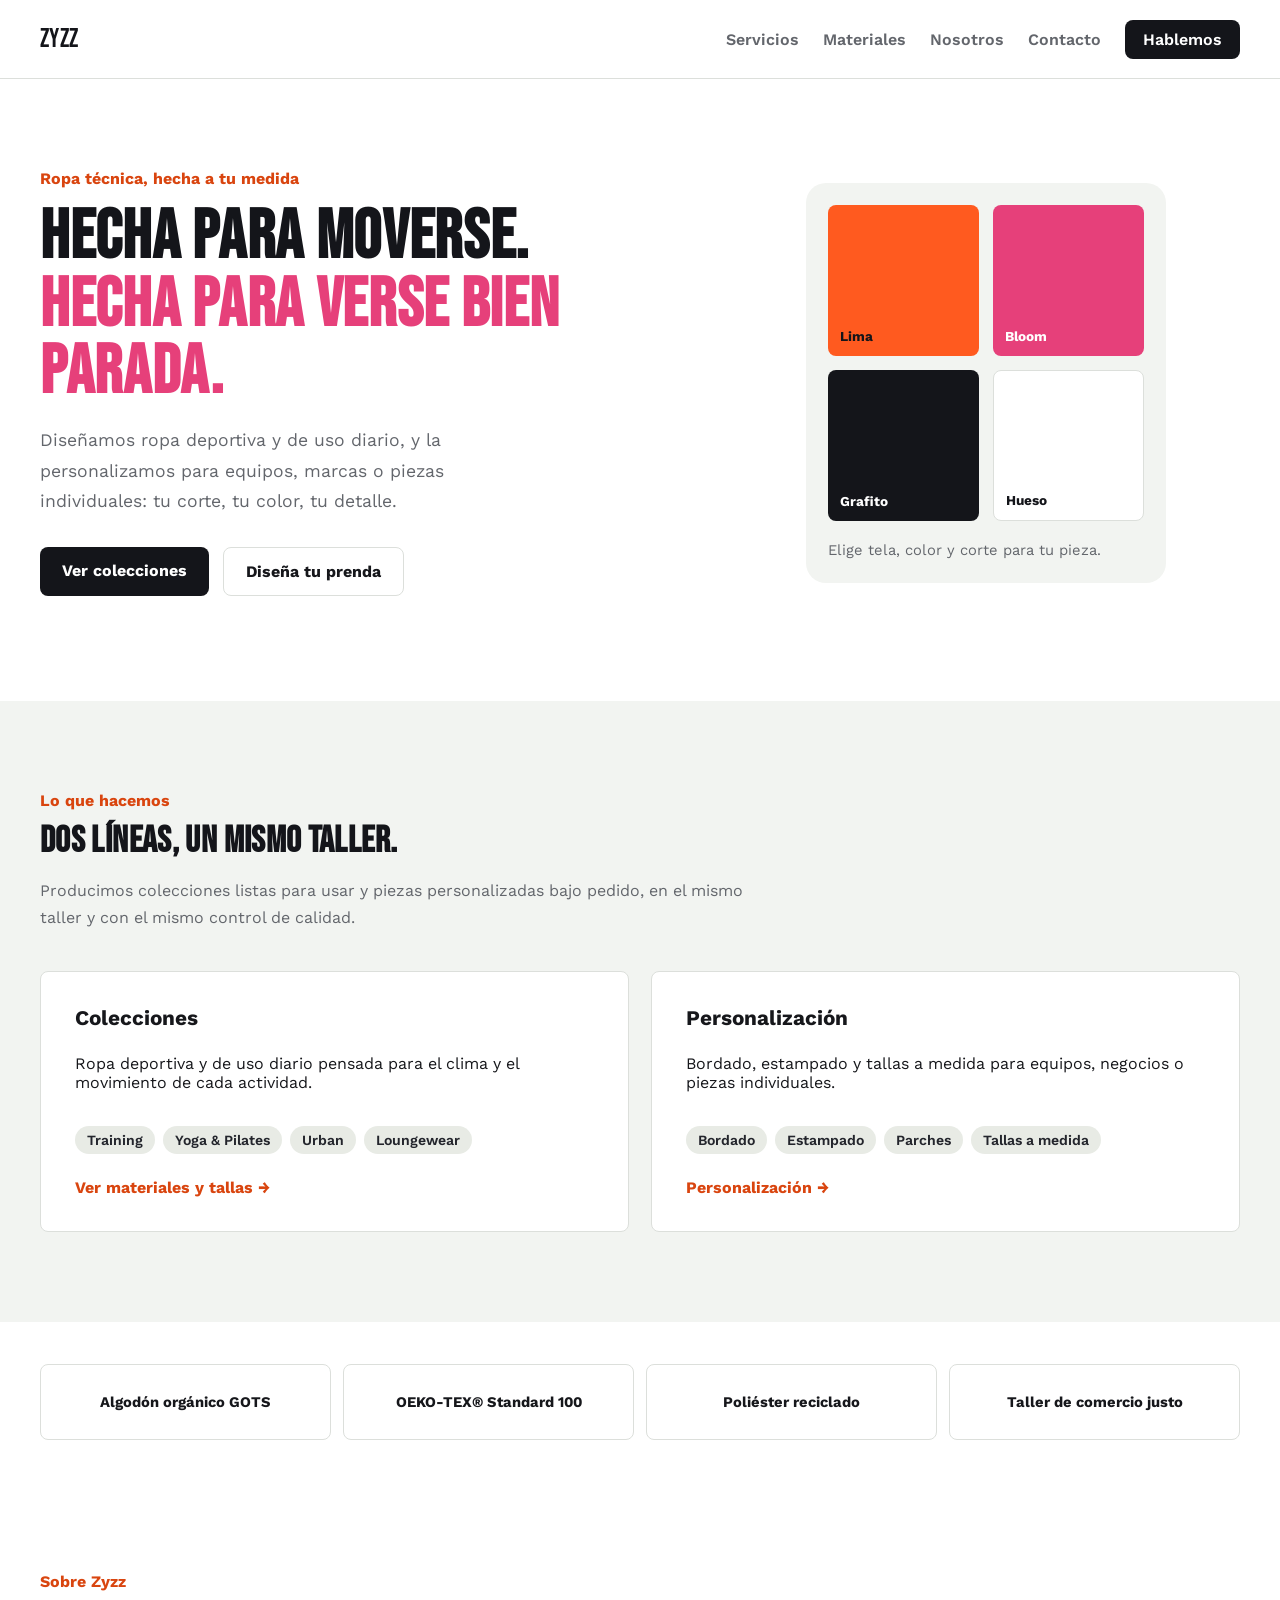
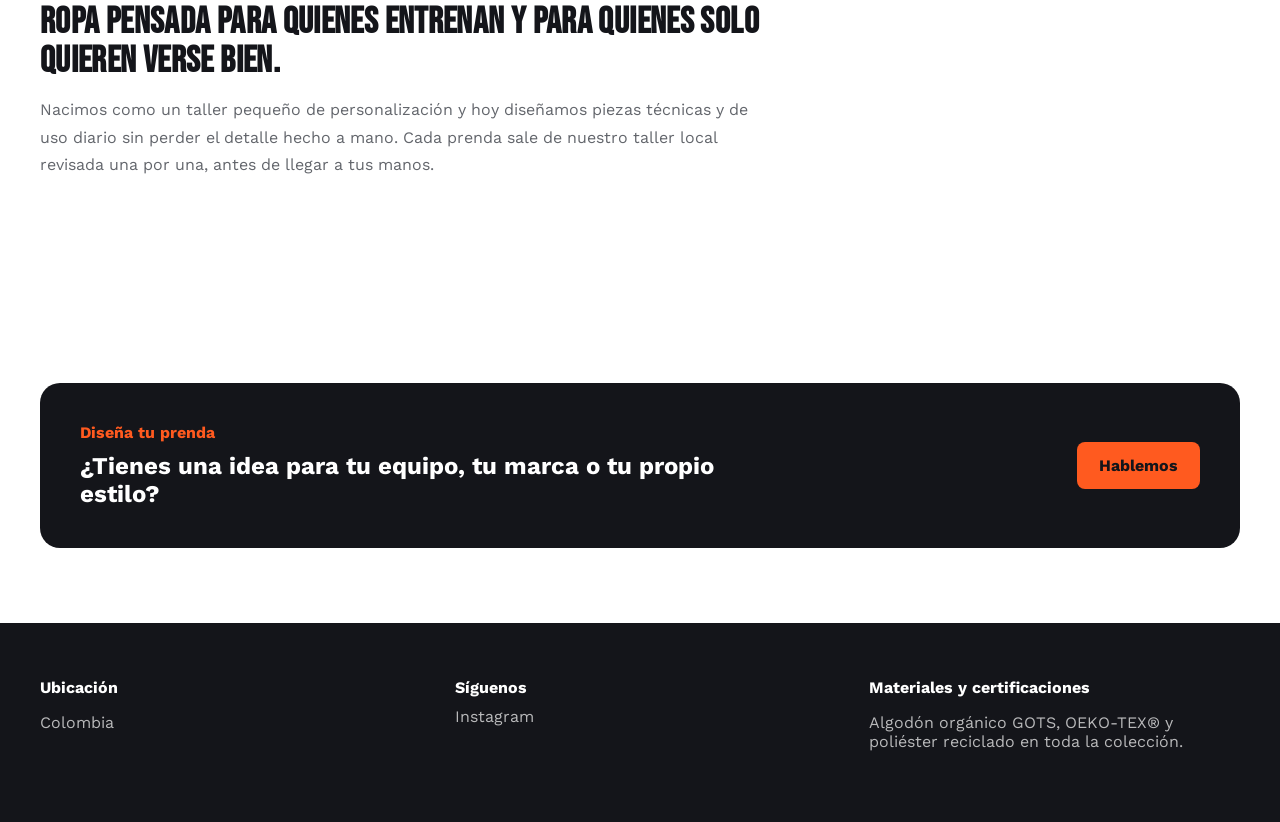
==== taller3-Zyzz/index.html @ fbab6c46 "Taller 3: sitio Zyzz (ropa deportiva y personalización)" ====
<!doctype html>
<html lang="es">
<head>
    <meta charset="utf-8">
    <meta name="viewport" content="width=device-width, initial-scale=1">
    <meta name="description" content="Zyzz — ropa deportiva y de uso diario, con personalización a la medida: bordado, estampado y tallas a medida.">
    <title>Inicio | Zyzz</title>
    <link rel="preconnect" href="https://fonts.googleapis.com">
    <link rel="preconnect" href="https://fonts.gstatic.com" crossorigin>
    <link href="https://fonts.googleapis.com/css2?family=Bebas+Neue&family=Work+Sans:wght@400;500;600;700;800&display=swap" rel="stylesheet">
    <link rel="stylesheet" href="styles.css">
</head>
<body>

<header class="header">
    <div class="container header-container">
        <a class="brand" href="index.html">
            <span class="brand-name">Zyzz</span>
        </a>

        <nav class="nav" aria-label="Navegación principal">
            <a href="#servicios">Servicios</a>
            <a href="#materiales">Materiales</a>
            <a href="#nosotros">Nosotros</a>
            <a href="#contacto">Contacto</a>
            <a class="nav-cta" href="#contacto">Hablemos</a>
        </nav>
    </div>
</header>

<main>
<section class="hero">
    <div class="container hero-grid">
        <div class="hero-copy">
            <span class="eyebrow">Ropa técnica, hecha a tu medida</span>
            <h1>Hecha para moverse. <span>Hecha para verse bien parada.</span></h1>
            <p class="hero-description">
                Diseñamos ropa deportiva y de uso diario, y la personalizamos para
                equipos, marcas o piezas individuales: tu corte, tu color, tu detalle.
            </p>
            <div class="hero-actions">
                <a class="primary-action" href="#servicios">Ver colecciones</a>
                <a class="secondary-action" href="personalizacion.html">Diseña tu prenda</a>
            </div>
        </div>
        <div class="hero-visual">
            <div class="swatch-board" aria-hidden="true">
                <div class="swatch swatch-signal"><span>Lima</span></div>
                <div class="swatch swatch-bloom"><span>Bloom</span></div>
                <div class="swatch swatch-ink"><span>Grafito</span></div>
                <div class="swatch swatch-paper"><span>Hueso</span></div>
                <div class="swatch-note">Elige tela, color y corte para tu pieza.</div>
            </div>
        </div>
    </div>
</section>

<section class="services" id="servicios">
    <div class="container">
        <header class="section-heading">
            <span class="section-label">Lo que hacemos</span>
            <h2>Dos líneas, un mismo taller.</h2>
            <p>Producimos colecciones listas para usar y piezas personalizadas bajo pedido, en el mismo taller y con el mismo control de calidad.</p>
        </header>

        <div class="services-grid">
            <article class="service-card">
                <h3>Colecciones</h3>
                <p>Ropa deportiva y de uso diario pensada para el clima y el movimiento de cada actividad.</p>
                <div class="tag-list">
                    <span>Training</span><span>Yoga &amp; Pilates</span>
                    <span>Urban</span><span>Loungewear</span>
                </div>
                <div class="card-links">
                    <a href="#materiales">Ver materiales y tallas →</a>
                </div>
            </article>

            <article class="service-card">
                <h3>Personalización</h3>
                <p>Bordado, estampado y tallas a medida para equipos, negocios o piezas individuales.</p>
                <div class="tag-list">
                    <span>Bordado</span><span>Estampado</span>
                    <span>Parches</span><span>Tallas a medida</span>
                </div>
                <div class="card-links">
                    <a href="personalizacion.html">Personalización →</a>
                </div>
            </article>
        </div>
    </div>
</section>

<section class="standards" id="materiales">
    <div class="container standards-grid">
        <div class="standard">Algodón orgánico GOTS</div>
        <div class="standard">OEKO-TEX® Standard 100</div>
        <div class="standard">Poliéster reciclado</div>
        <div class="standard">Taller de comercio justo</div>
    </div>
</section>

<section class="about" id="nosotros">
    <div class="container">
        <header class="section-heading">
            <span class="section-label">Sobre Zyzz</span>
            <h2>Ropa pensada para quienes entrenan y para quienes solo quieren verse bien.</h2>
            <p>Nacimos como un taller pequeño de personalización y hoy diseñamos piezas técnicas y de uso diario sin perder el detalle hecho a mano. Cada prenda sale de nuestro taller local revisada una por una, antes de llegar a tus manos.</p>
        </header>
    </div>
</section>

<section class="cta">
    <div class="container">
        <div class="cta-box">
            <div>
                <span class="section-label">Diseña tu prenda</span>
                <h2>¿Tienes una idea para tu equipo, tu marca o tu propio estilo?</h2>
            </div>
            <a class="cta-button" href="#contacto">Hablemos</a>
        </div>
    </div>
</section>
</main>

<footer class="footer" id="contacto">
    <div class="container footer-grid">
        <section><h3>Ubicación</h3><p>Colombia</p></section>
        <section>
            <h3>Síguenos</h3>
            <a href="https://www.instagram.com/" target="_blank" rel="noopener noreferrer">Instagram</a>
        </section>
        <section>
            <h3>Materiales y certificaciones</h3>
            <p>Algodón orgánico GOTS, OEKO-TEX® y poliéster reciclado en toda la colección.</p>
        </section>
    </div>
</footer>

</body>
</html>
---- taller3-Zyzz/styles.css ----
:root {
    --ink: #14151a;
    --ink-soft: #23252c;
    --paper: #f2f4f1;
    --paper-alt: #e8ebe5;
    --signal: #ff5a1f;
    --signal-dark: #d9450f;
    --bloom: #e6407a;
    --text: #16171b;
    --muted: #63666c;
    --border: #dcdfdb;
    --radius: 8px;
    --container: 1200px;
    --shadow: 0 24px 50px rgba(20, 21, 26, .12);
}

* { box-sizing: border-box; }
html { scroll-behavior: smooth; }
body {
    margin: 0;
    font-family: "Work Sans", system-ui, -apple-system, "Segoe UI", sans-serif;
    color: var(--text);
    background: #fff;
}
a { color: inherit; text-decoration: none; }
h1, h2, .brand-name, .service-visual-number {
    font-family: "Bebas Neue", "Work Sans", sans-serif;
    letter-spacing: .01em;
}
.container {
    width: min(calc(100% - 48px), var(--container));
    margin-inline: auto;
}

/* Header */
.header {
    position: sticky;
    top: 0;
    z-index: 1000;
    background: rgba(255, 255, 255, .96);
    border-bottom: 1px solid var(--border);
    backdrop-filter: blur(14px);
}
.header-container {
    min-height: 78px;
    display: flex;
    align-items: center;
    justify-content: space-between;
    gap: 28px;
}
.brand-name { font-size: 1.6rem; color: var(--ink); }
.nav { display: flex; align-items: center; gap: 24px; }
.nav a { color: var(--muted); font-weight: 600; }
.nav a:hover { color: var(--signal-dark); }
.nav-cta {
    padding: 10px 18px;
    border-radius: var(--radius);
    background: var(--ink);
    color: #fff !important;
}
.nav-cta:hover { background: var(--signal-dark); }

/* Hero */
.hero { padding: 90px 0 105px; overflow: hidden; }
.hero-grid {
    display: grid;
    grid-template-columns: minmax(0, 1.1fr) minmax(340px, .9fr);
    align-items: center;
    gap: 70px;
}
.eyebrow { color: var(--signal-dark); font-weight: 700; }
.hero h1 {
    margin: 16px 0 0;
    color: var(--ink);
    font-size: clamp(3rem, 5.4vw, 5.2rem);
    line-height: .98;
    text-transform: uppercase;
}
.hero h1 span { color: var(--bloom); }
.hero-description { color: var(--muted); font-size: 1.1rem; line-height: 1.75; max-width: 46ch; }
.hero-actions { display: flex; flex-wrap: wrap; gap: 14px; margin-top: 30px; }
.primary-action, .secondary-action, .cta-button {
    padding: 14px 22px;
    border-radius: var(--radius);
    font-weight: 700;
}
.primary-action { background: var(--ink); color: #fff; }
.primary-action:hover { background: var(--signal-dark); }
.secondary-action { border: 1px solid var(--border); }
.secondary-action:hover { border-color: var(--ink); }

/* Hero visual: swatch board */
.hero-visual { display: flex; justify-content: center; }
.swatch-board {
    width: 100%;
    max-width: 360px;
    display: grid;
    grid-template-columns: 1fr 1fr;
    gap: 14px;
    padding: 22px;
    background: var(--paper);
    border-radius: 20px;
}
.swatch {
    aspect-ratio: 1;
    border-radius: var(--radius);
    display: flex;
    align-items: flex-end;
    padding: 12px;
    font-weight: 700;
    font-size: .85rem;
}
.swatch-signal { background: var(--signal); color: var(--ink); }
.swatch-bloom { background: var(--bloom); color: #fff; }
.swatch-ink { background: var(--ink); color: #fff; }
.swatch-paper { background: #fff; color: var(--ink); border: 1px solid var(--border); }
.swatch-note { grid-column: 1 / -1; color: var(--muted); font-size: .92rem; line-height: 1.5; padding-top: 4px; }

/* Services */
.services { padding: 90px 0; background: var(--paper); }
.section-heading { max-width: 720px; margin-bottom: 40px; }
.section-label { color: var(--signal-dark); font-weight: 700; }
.section-heading h2 { color: var(--ink); font-size: 2.3rem; margin: 12px 0; text-transform: uppercase; line-height: 1.05; }
.section-heading p { color: var(--muted); line-height: 1.7; }
.services-grid { display: grid; grid-template-columns: repeat(2, minmax(0, 1fr)); gap: 22px; }
.service-card {
    display: flex;
    flex-direction: column;
    padding: 34px;
    border: 1px solid var(--border);
    border-radius: var(--radius);
    background: #fff;
    transition: .2s;
}
.service-card:hover { transform: translateY(-4px); box-shadow: var(--shadow); }
.service-card h3 { font-size: 1.3rem; margin: 0 0 8px; }
.tag-list { display: flex; flex-wrap: wrap; gap: 8px; margin-top: 18px; }
.tag-list span { padding: 6px 12px; background: var(--paper-alt); border-radius: 999px; color: var(--ink-soft); font-size: .88rem; font-weight: 600; }
.card-links { margin-top: auto; padding-top: 24px; }
.card-links a { font-weight: 700; color: var(--signal-dark); }

/* Materials strip */
.standards { padding: 42px 0; }
.standards-grid { display: grid; grid-template-columns: repeat(4, 1fr); gap: 12px; }
.standard { min-height: 76px; display: flex; align-items: center; justify-content: center; text-align: center; padding: 10px; border: 1px solid var(--border); border-radius: var(--radius); font-weight: 700; font-size: .92rem; }

/* About */
.about { padding: 90px 0; }

/* CTA */
.cta { padding: 75px 0; }
.cta-box {
    display: flex; align-items: center; justify-content: space-between; gap: 36px;
    padding: 40px; border-radius: 20px; background: var(--ink); color: #fff;
}
.cta-box .section-label { color: var(--signal); }
.cta-box h2 { margin: 10px 0 0; max-width: 700px; text-transform: none; font-family: "Work Sans", sans-serif; font-weight: 700; font-size: 1.5rem; letter-spacing: normal; }
.cta-button { background: var(--signal); color: var(--ink); white-space: nowrap; }
.cta-button:hover { background: #fff; }

/* Footer */
.footer { padding: 55px 0; background: var(--ink); color: #fff; }
.footer-grid { display: grid; grid-template-columns: repeat(3, 1fr); gap: 44px; }
.footer h3 { font-size: 1rem; margin: 0 0 10px; }
.footer p, .footer a { color: rgba(255,255,255,.7); }
.footer a:hover { color: #fff; }

/* Service inner pages */
.service-hero { padding: 85px 0; background: var(--paper); }
.service-hero-grid { display: grid; grid-template-columns: 1.1fr .9fr; gap: 60px; align-items: center; }
.service-category { color: var(--signal-dark); font-weight: 700; }
.service-hero h1 { margin: 10px 0; color: var(--ink); font-size: 3.6rem; text-transform: uppercase; }
.service-hero h2 { color: var(--text); font-size: 1.4rem; font-family: "Work Sans", sans-serif; font-weight: 700; letter-spacing: normal; }
.service-hero p { color: var(--muted); line-height: 1.75; max-width: 48ch; }
.service-visual {
    min-height: 260px;
    display: flex; flex-direction: column; align-items: center; justify-content: center; gap: 10px;
    border-radius: 20px; background: var(--ink); color: #fff; text-align: center; padding: 20px;
}
.service-visual-number { font-size: 5.5rem; line-height: 1; color: var(--signal); }
.service-visual-label { color: rgba(255,255,255,.75); font-size: .92rem; max-width: 22ch; }

.service-section { padding: 80px 0; }
.service-section-soft { background: var(--paper); }
.feature-grid { display: grid; grid-template-columns: repeat(3, minmax(0,1fr)); gap: 18px; }
.feature-card { padding: 26px; border: 1px solid var(--border); border-radius: var(--radius); background: #fff; }
.feature-card h3 { margin: 0 0 8px; font-size: 1.1rem; }
.feature-card p { color: var(--muted); line-height: 1.6; margin: 0; }

.steps { display: grid; grid-template-columns: repeat(4, minmax(0,1fr)); gap: 18px; }
.step { padding-top: 18px; border-top: 3px solid var(--signal); }
.step span { color: var(--signal-dark); font-weight: 800; font-size: 1.1rem; }
.step h3 { margin: 6px 0 0; font-size: 1.02rem; }

/* Responsive */
@media (max-width: 1024px) {
    .hero-grid { grid-template-columns: 1fr; }
    .hero-visual { order: -1; }
    .service-hero-grid { grid-template-columns: 1fr; }
}

@media (max-width: 800px) {
    .header-container {
        align-items: flex-start;
        flex-direction: column;
        padding-block: 16px;
    }
    .nav { flex-wrap: wrap; }
    .services-grid, .standards-grid, .footer-grid, .feature-grid { grid-template-columns: 1fr; }
    .steps { grid-template-columns: repeat(2, 1fr); }
    .cta-box { align-items: flex-start; flex-direction: column; }
}

@media (max-width: 640px) {
    .container { width: min(calc(100% - 28px), var(--container)); }
    .hero { padding: 60px 0; }
    .hero h1 { font-size: 2.6rem; }
    .service-card, .feature-card { padding: 24px; }
    .steps { grid-template-columns: 1fr; }
    .service-hero h1 { font-size: 2.8rem; }
}
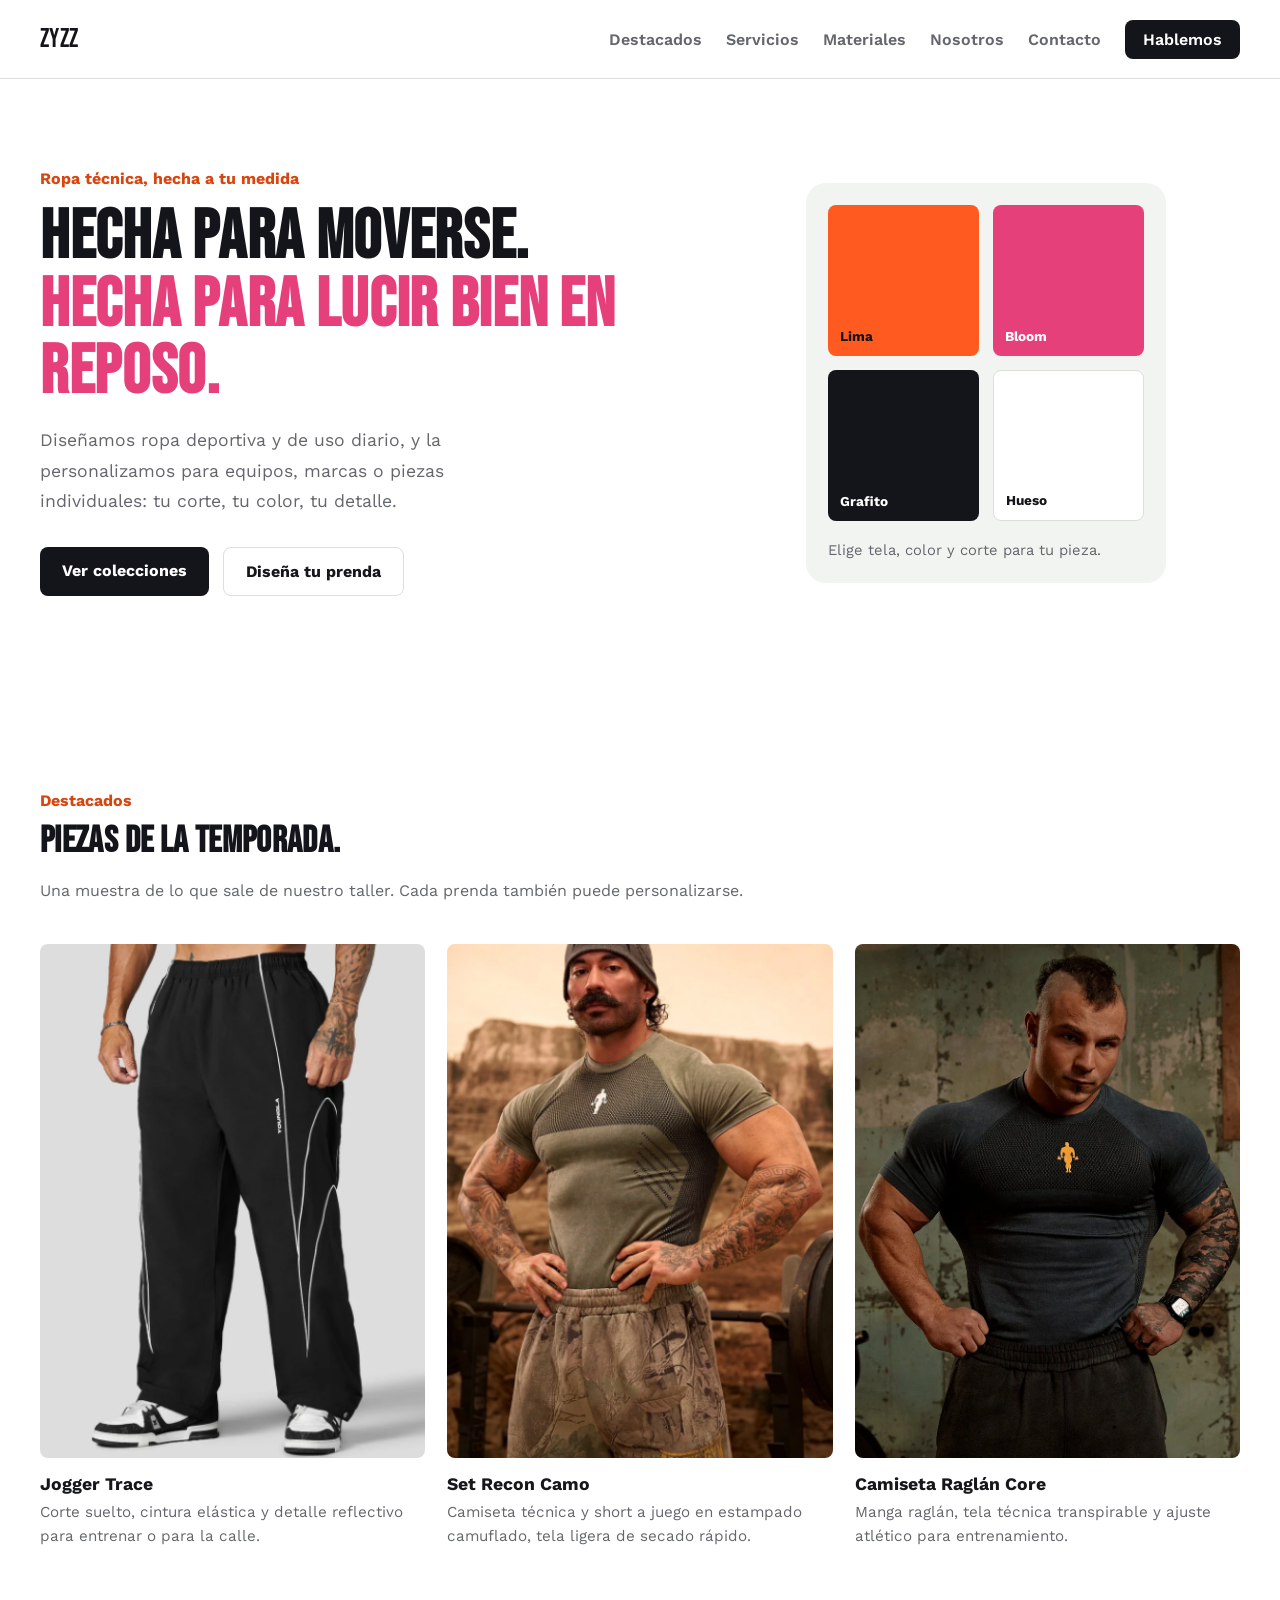
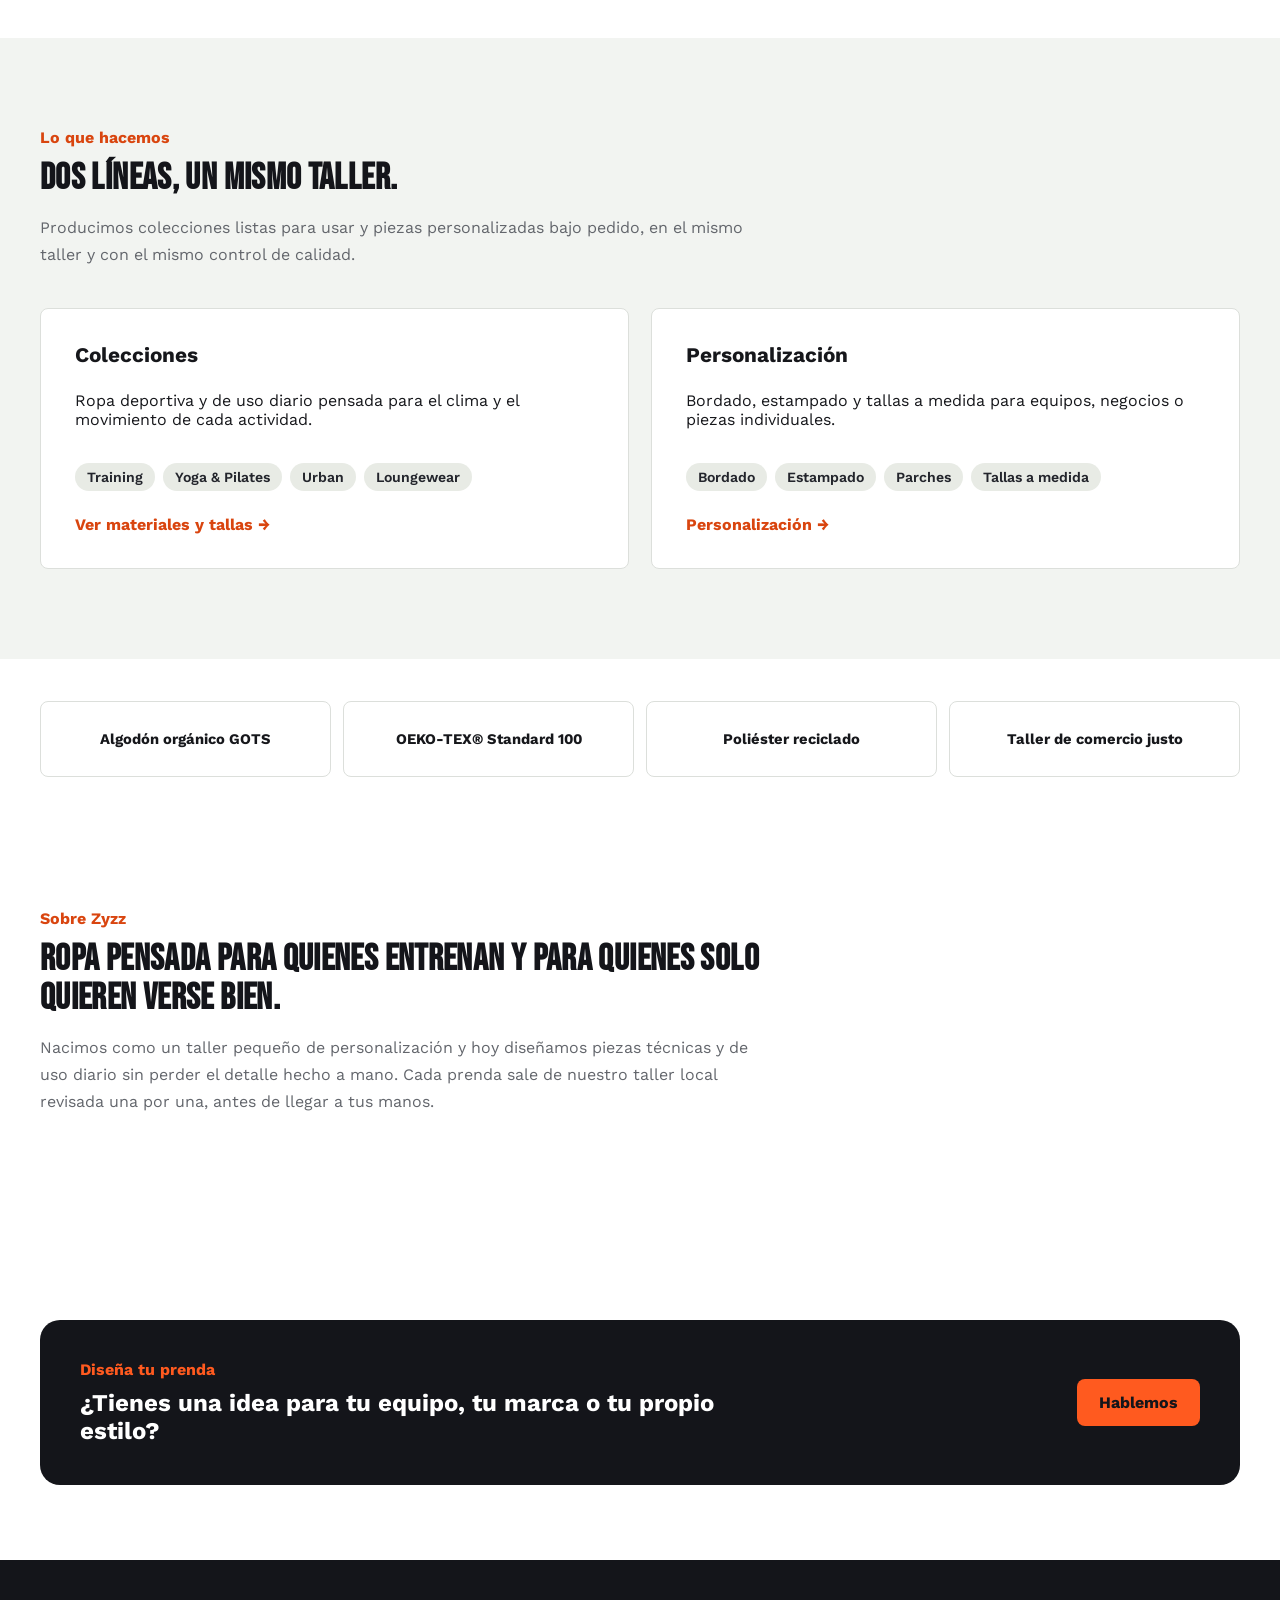
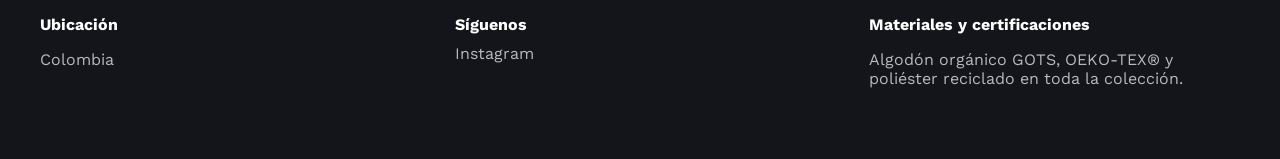
==== commit 0a704a75: "Taller 3: sitio Zyzz (ropa deportiva y personalización 2)" ====
--- a/taller3-Zyzz/index.html
+++ b/taller3-Zyzz/index.html
@@ -19,6 +19,7 @@
         </a>
 
         <nav class="nav" aria-label="Navegación principal">
+            <a href="#destacados">Destacados</a>
             <a href="#servicios">Servicios</a>
             <a href="#materiales">Materiales</a>
             <a href="#nosotros">Nosotros</a>
@@ -33,7 +34,7 @@
     <div class="container hero-grid">
         <div class="hero-copy">
             <span class="eyebrow">Ropa técnica, hecha a tu medida</span>
-            <h1>Hecha para moverse. <span>Hecha para verse bien parada.</span></h1>
+            <h1>Hecha para moverse. <span>Hecha para lucir bien en reposo.</span></h1>
             <p class="hero-description">
                 Diseñamos ropa deportiva y de uso diario, y la personalizamos para
                 equipos, marcas o piezas individuales: tu corte, tu color, tu detalle.
@@ -51,6 +52,36 @@
                 <div class="swatch swatch-paper"><span>Hueso</span></div>
                 <div class="swatch-note">Elige tela, color y corte para tu pieza.</div>
             </div>
+        </div>
+    </div>
+</section>
+
+<section class="products" id="destacados">
+    <div class="container">
+        <header class="section-heading">
+            <span class="section-label">Destacados</span>
+            <h2>Piezas de la temporada.</h2>
+            <p>Una muestra de lo que sale de nuestro taller. Cada prenda también puede personalizarse.</p>
+        </header>
+
+        <div class="products-grid">
+            <article class="product-card">
+                <img src="img/jogger-trace.png" alt="Jogger negro con detalle en blanco, modelo Trace" loading="lazy">
+                <h3>Jogger Trace</h3>
+                <p>Corte suelto, cintura elástica y detalle reflectivo para entrenar o para la calle.</p>
+            </article>
+
+            <article class="product-card">
+                <img src="img/set-recon-camo.png" alt="Set camiseta y short camuflado, modelo Recon" loading="lazy">
+                <h3>Set Recon Camo</h3>
+                <p>Camiseta técnica y short a juego en estampado camuflado, tela ligera de secado rápido.</p>
+            </article>
+
+            <article class="product-card">
+                <img src="img/camiseta-raglan-core.png" alt="Camiseta raglán azul marino con logo naranja, modelo Core" loading="lazy">
+                <h3>Camiseta Raglán Core</h3>
+                <p>Manga raglán, tela técnica transpirable y ajuste atlético para entrenamiento.</p>
+            </article>
         </div>
     </div>
 </section>
--- a/taller3-Zyzz/styles.css
+++ b/taller3-Zyzz/styles.css
@@ -116,6 +116,20 @@
 .swatch-paper { background: #fff; color: var(--ink); border: 1px solid var(--border); }
 .swatch-note { grid-column: 1 / -1; color: var(--muted); font-size: .92rem; line-height: 1.5; padding-top: 4px; }
 
+/* Products */
+.products { padding: 90px 0; }
+.products-grid { display: grid; grid-template-columns: repeat(3, minmax(0, 1fr)); gap: 22px; }
+.product-card { display: flex; flex-direction: column; }
+.product-card img {
+    width: 100%;
+    aspect-ratio: 3 / 4;
+    object-fit: cover;
+    border-radius: var(--radius);
+    background: var(--paper);
+}
+.product-card h3 { margin: 16px 0 6px; font-size: 1.1rem; }
+.product-card p { margin: 0; color: var(--muted); line-height: 1.6; font-size: .95rem; }
+
 /* Services */
 .services { padding: 90px 0; background: var(--paper); }
 .section-heading { max-width: 720px; margin-bottom: 40px; }
@@ -197,6 +211,7 @@
     .hero-grid { grid-template-columns: 1fr; }
     .hero-visual { order: -1; }
     .service-hero-grid { grid-template-columns: 1fr; }
+    .products-grid { grid-template-columns: repeat(2, 1fr); }
 }
 
 @media (max-width: 800px) {
@@ -206,7 +221,7 @@
         padding-block: 16px;
     }
     .nav { flex-wrap: wrap; }
-    .services-grid, .standards-grid, .footer-grid, .feature-grid { grid-template-columns: 1fr; }
+    .services-grid, .standards-grid, .footer-grid, .feature-grid, .products-grid { grid-template-columns: 1fr; }
     .steps { grid-template-columns: repeat(2, 1fr); }
     .cta-box { align-items: flex-start; flex-direction: column; }
 }
